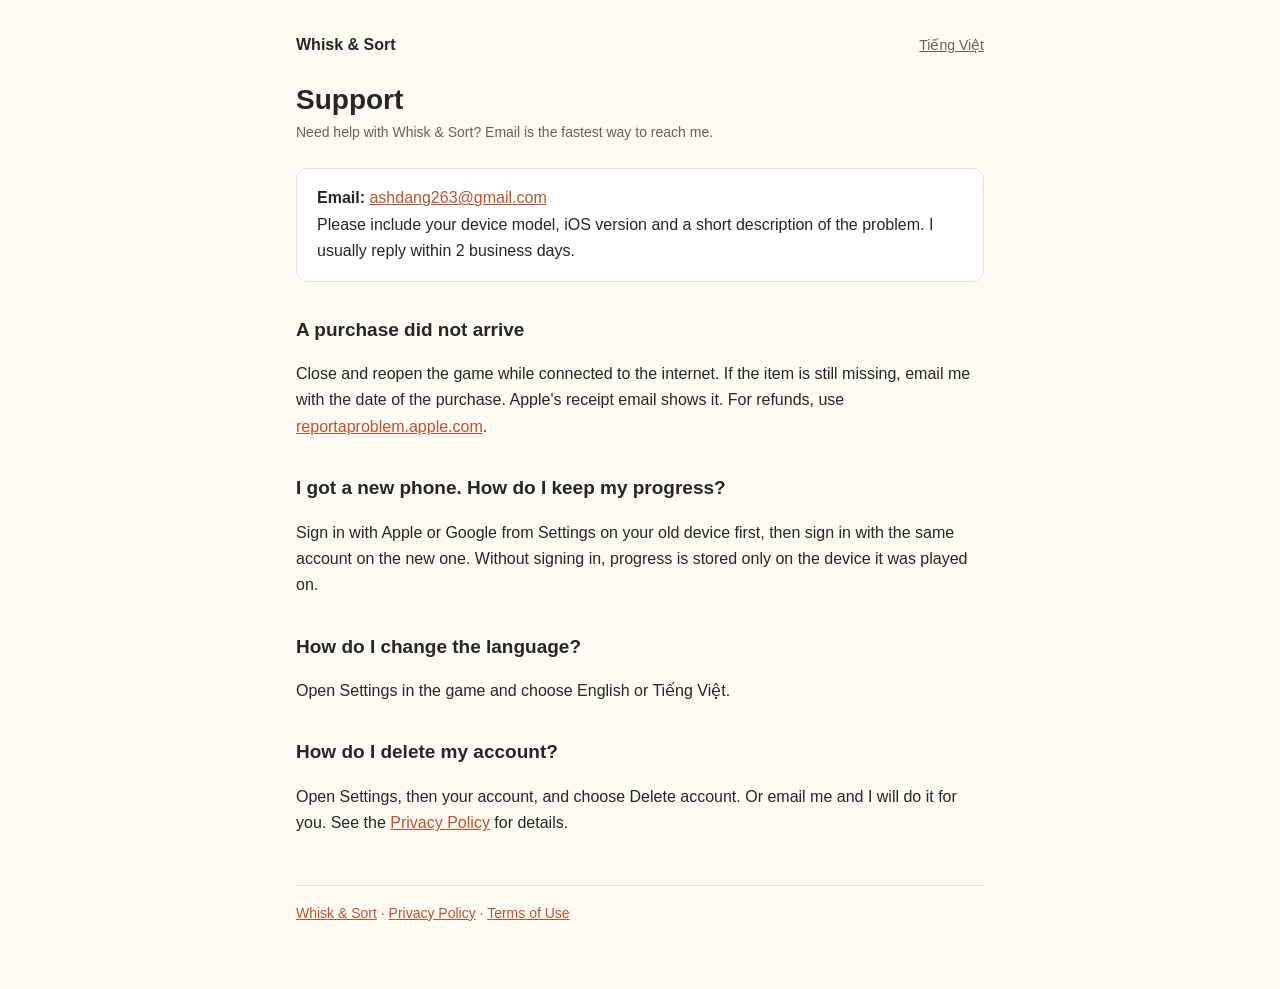
==== support.html @ 8179fef5 "Whisk & Sort privacy policy, terms and support pages (EN + VI)" ====
<!doctype html>
<html lang="en">
<head>
<meta charset="utf-8">
<meta name="viewport" content="width=device-width, initial-scale=1">
<title>Support</title>
<link rel="stylesheet" href="style.css">
</head>
<body>
<main>
  <header>
    <a class="home" href="./">Whisk &amp; Sort</a>
    <nav class="lang"><a href="vi/support.html">Tiếng Việt</a></nav>
  </header>
  <h1>Support</h1>
  <p class="meta">Need help with Whisk &amp; Sort? Email is the fastest way to reach me.</p>

  <div class="card">
    <strong>Email:</strong> <a href="mailto:ashdang263@gmail.com?subject=Whisk%20%26%20Sort%20support">ashdang263@gmail.com</a><br>
    Please include your device model, iOS version and a short description of the problem. I usually reply within 2 business days.
  </div>

  <h2>A purchase did not arrive</h2>
  <p>Close and reopen the game while connected to the internet. If the item is still missing, email me with the date of the purchase. Apple's receipt email shows it. For refunds, use <a href="https://reportaproblem.apple.com">reportaproblem.apple.com</a>.</p>

  <h2>I got a new phone. How do I keep my progress?</h2>
  <p>Sign in with Apple or Google from Settings on your old device first, then sign in with the same account on the new one. Without signing in, progress is stored only on the device it was played on.</p>

  <h2>How do I change the language?</h2>
  <p>Open Settings in the game and choose English or Tiếng Việt.</p>

  <h2>How do I delete my account?</h2>
  <p>Open Settings, then your account, and choose Delete account. Or email me and I will do it for you. See the <a href="privacy.html">Privacy Policy</a> for details.</p>

  <footer><a href="./">Whisk &amp; Sort</a> · <a href="privacy.html">Privacy Policy</a> · <a href="terms.html">Terms of Use</a></footer>
</main>
</body>
</html>
---- style.css ----
:root {
  --bg: #fffaf3;
  --text: #2b2420;
  --muted: #6b5f57;
  --accent: #b5562f;
  --line: #eadfd3;
  --card: #ffffff;
}
@media (prefers-color-scheme: dark) {
  :root {
    --bg: #1c1815;
    --text: #f1e9e1;
    --muted: #b3a79d;
    --accent: #f0956b;
    --line: #3a322c;
    --card: #25201c;
  }
}
* { box-sizing: border-box; }
body {
  margin: 0;
  background: var(--bg);
  color: var(--text);
  font: 16px/1.65 -apple-system, BlinkMacSystemFont, "Segoe UI", Roboto, "Helvetica Neue", Arial, sans-serif;
}
main { max-width: 720px; margin: 0 auto; padding: 32px 16px 64px; }
header { display: flex; justify-content: space-between; align-items: baseline; gap: 12px; flex-wrap: wrap; margin-bottom: 8px; }
header a.home { font-weight: 700; color: var(--text); text-decoration: none; }
nav.lang a { color: var(--muted); margin-left: 12px; font-size: 14px; }
h1 { font-size: 28px; line-height: 1.25; margin: 24px 0 4px; }
h2 { font-size: 19px; margin: 32px 0 8px; }
p.meta { color: var(--muted); margin: 0 0 24px; font-size: 14px; }
a { color: var(--accent); }
ul { padding-left: 22px; }
li { margin: 4px 0; }
.card { background: var(--card); border: 1px solid var(--line); border-radius: 12px; padding: 16px 20px; margin: 16px 0; }
.links a { display: block; padding: 12px 0; border-bottom: 1px solid var(--line); text-decoration: none; font-weight: 600; }
.links a:last-child { border-bottom: 0; }
footer { margin-top: 48px; padding-top: 16px; border-top: 1px solid var(--line); color: var(--muted); font-size: 14px; }
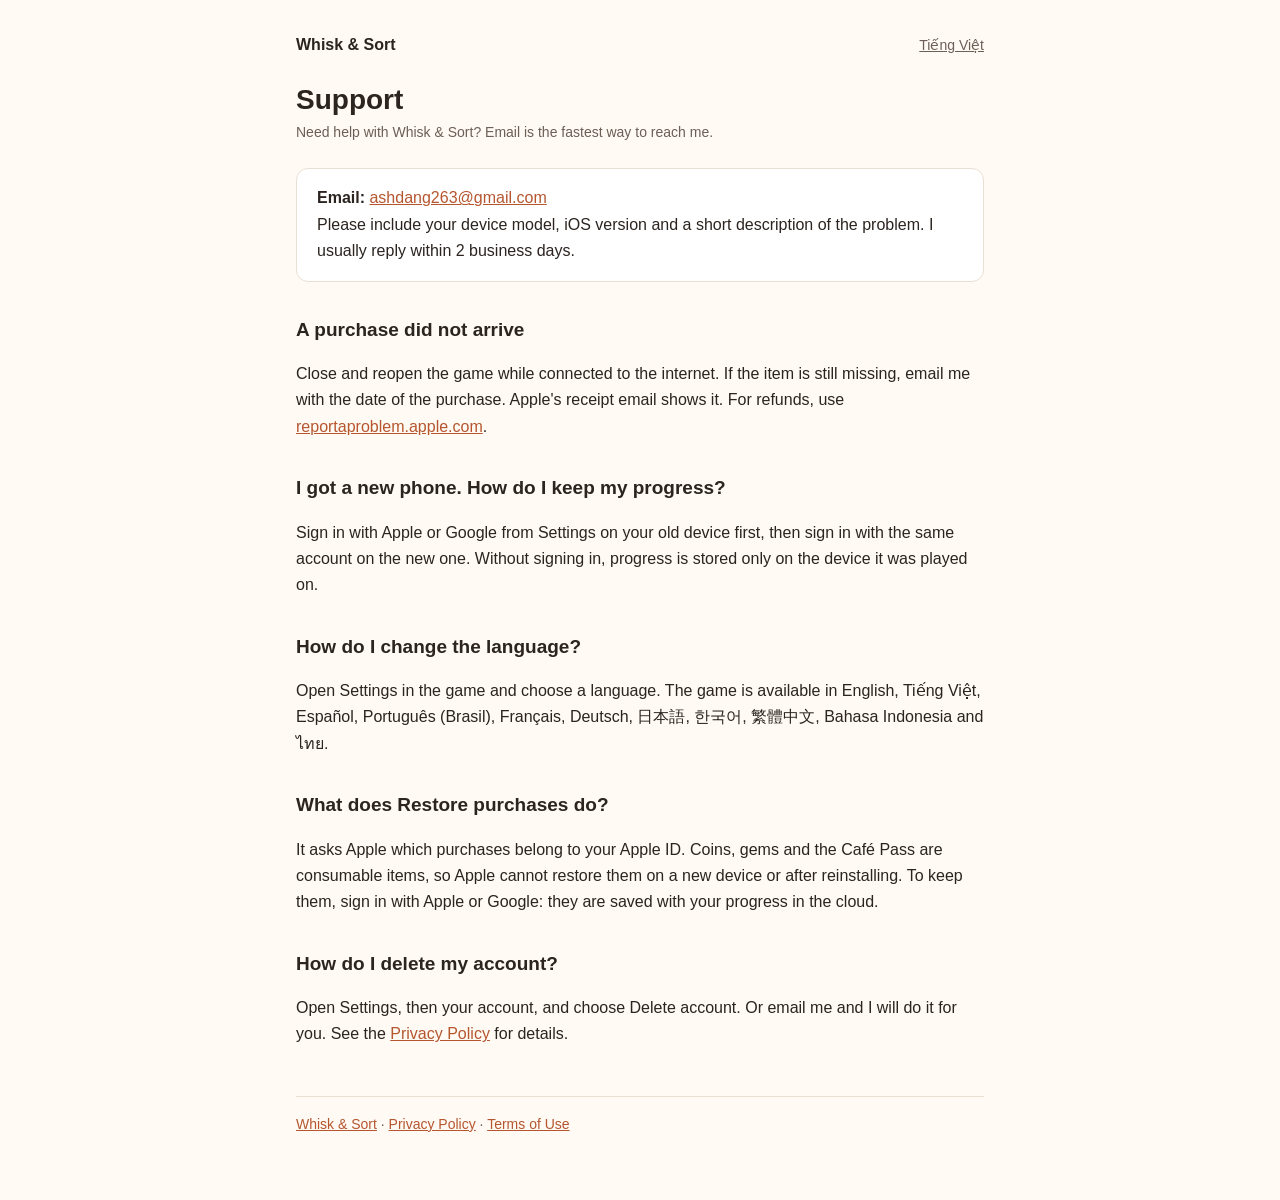
==== commit c1145d98: "Café Pass season terms, Restore purchases, Share usage data switch, App Check, reminders, 11 languag" ====
--- a/support.html
+++ b/support.html
@@ -27,7 +27,10 @@
   <p>Sign in with Apple or Google from Settings on your old device first, then sign in with the same account on the new one. Without signing in, progress is stored only on the device it was played on.</p>
 
   <h2>How do I change the language?</h2>
-  <p>Open Settings in the game and choose English or Tiếng Việt.</p>
+  <p>Open Settings in the game and choose a language. The game is available in English, Tiếng Việt, Español, Português (Brasil), Français, Deutsch, 日本語, 한국어, 繁體中文, Bahasa Indonesia and ไทย.</p>
+
+  <h2>What does Restore purchases do?</h2>
+  <p>It asks Apple which purchases belong to your Apple ID. Coins, gems and the Café Pass are consumable items, so Apple cannot restore them on a new device or after reinstalling. To keep them, sign in with Apple or Google: they are saved with your progress in the cloud.</p>
 
   <h2>How do I delete my account?</h2>
   <p>Open Settings, then your account, and choose Delete account. Or email me and I will do it for you. See the <a href="privacy.html">Privacy Policy</a> for details.</p>
